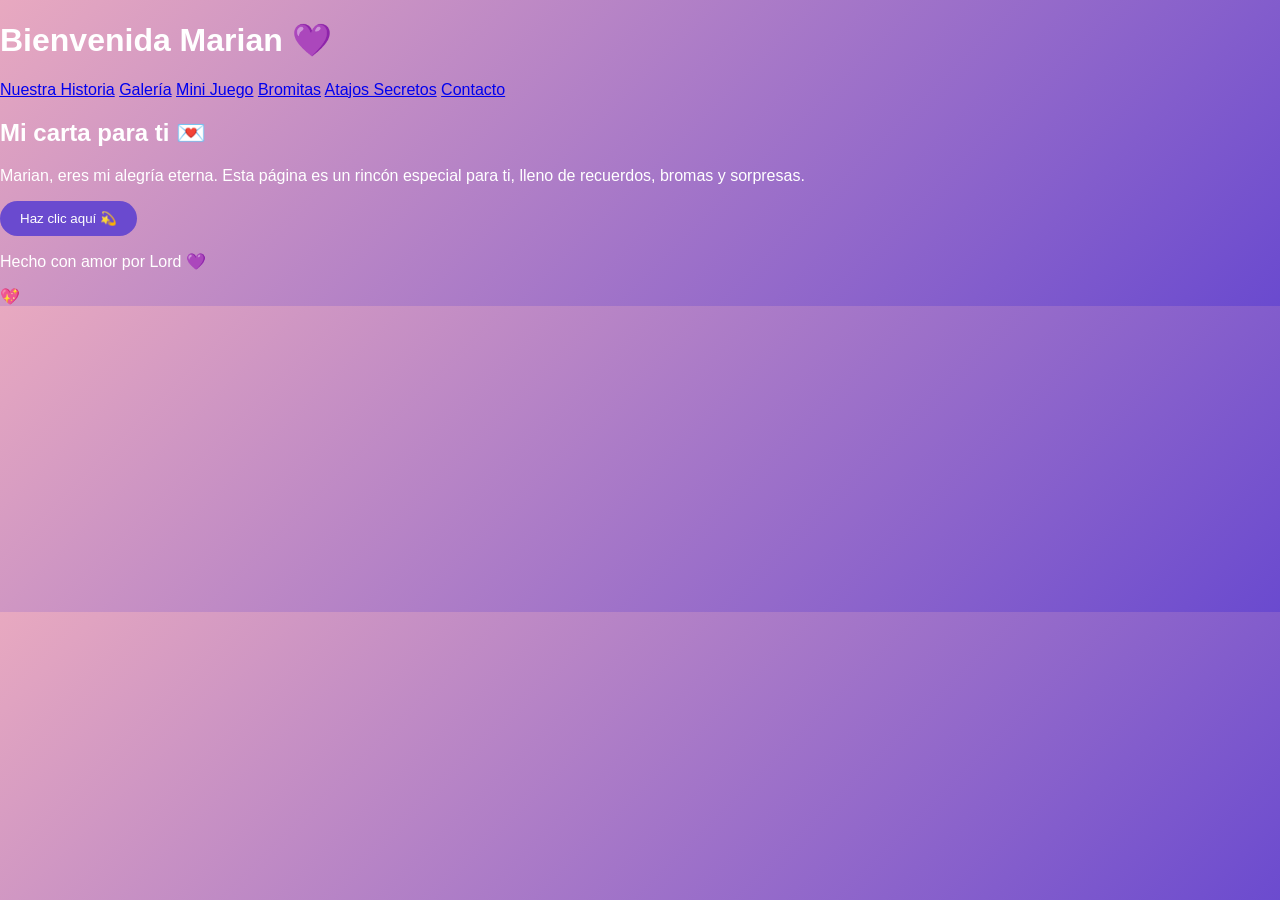
==== index.html @ cffc36e8 "Add initial HTML structure for Marian's page" ====
<!DOCTYPE html>
<html lang="es">
<head>
  <meta charset="UTF-8">
  <meta name="viewport" content="width=device-width, initial-scale=1.0">
  <title>Para Marian 💖</title>
  <link rel="stylesheet" href="style.css">
</head>
<body>
  <header>
    <h1>Bienvenida Marian 💜</h1>
    <nav>
      <a href="historia.html">Nuestra Historia</a>
      <a href="galeria.html">Galería</a>
      <a href="juego.html">Mini Juego</a>
      <a href="bromitas.html">Bromitas</a>
      <a href="atajos.html">Atajos Secretos</a>
      <a href="contacto.html">Contacto</a>
    </nav>
  </header>

  <main>
    <section>
      <h2>Mi carta para ti 💌</h2>
      <p>
        Marian, eres mi alegría eterna. Esta página es un rincón especial para ti,
        lleno de recuerdos, bromas y sorpresas.
      </p>
      <button class="btn-romantico" onclick="botonMagico()">Haz clic aquí 💫</button>
    </section>
  </main>

  <footer>
    <p>Hecho con amor por Lord 💜</p>
  </footer>

  <script src="script.js"></script>
</body>
</html>
---- style.css ----
/* Paleta romántica */
:root {
  --rosa: #E8A9C0;
  --violeta: #6A4ACF;
  --blanco: #FFFFFF;
}

/* Fondo general */
body {
  margin: 0;
  font-family: 'Arial', sans-serif;
  background: linear-gradient(135deg, var(--rosa), var(--violeta));
  color: var(--blanco);
}

/* Botón especial reutilizable */
.btn-romantico {
  background: var(--violeta);
  color: var(--blanco);
  padding: 10px 20px;
  border-radius: 20px;
  border: none;
  cursor: pointer;
  transition: transform 0.3s;
}
.btn-romantico:hover {
  transform: scale(1.1);
  background: var(--rosa);
}
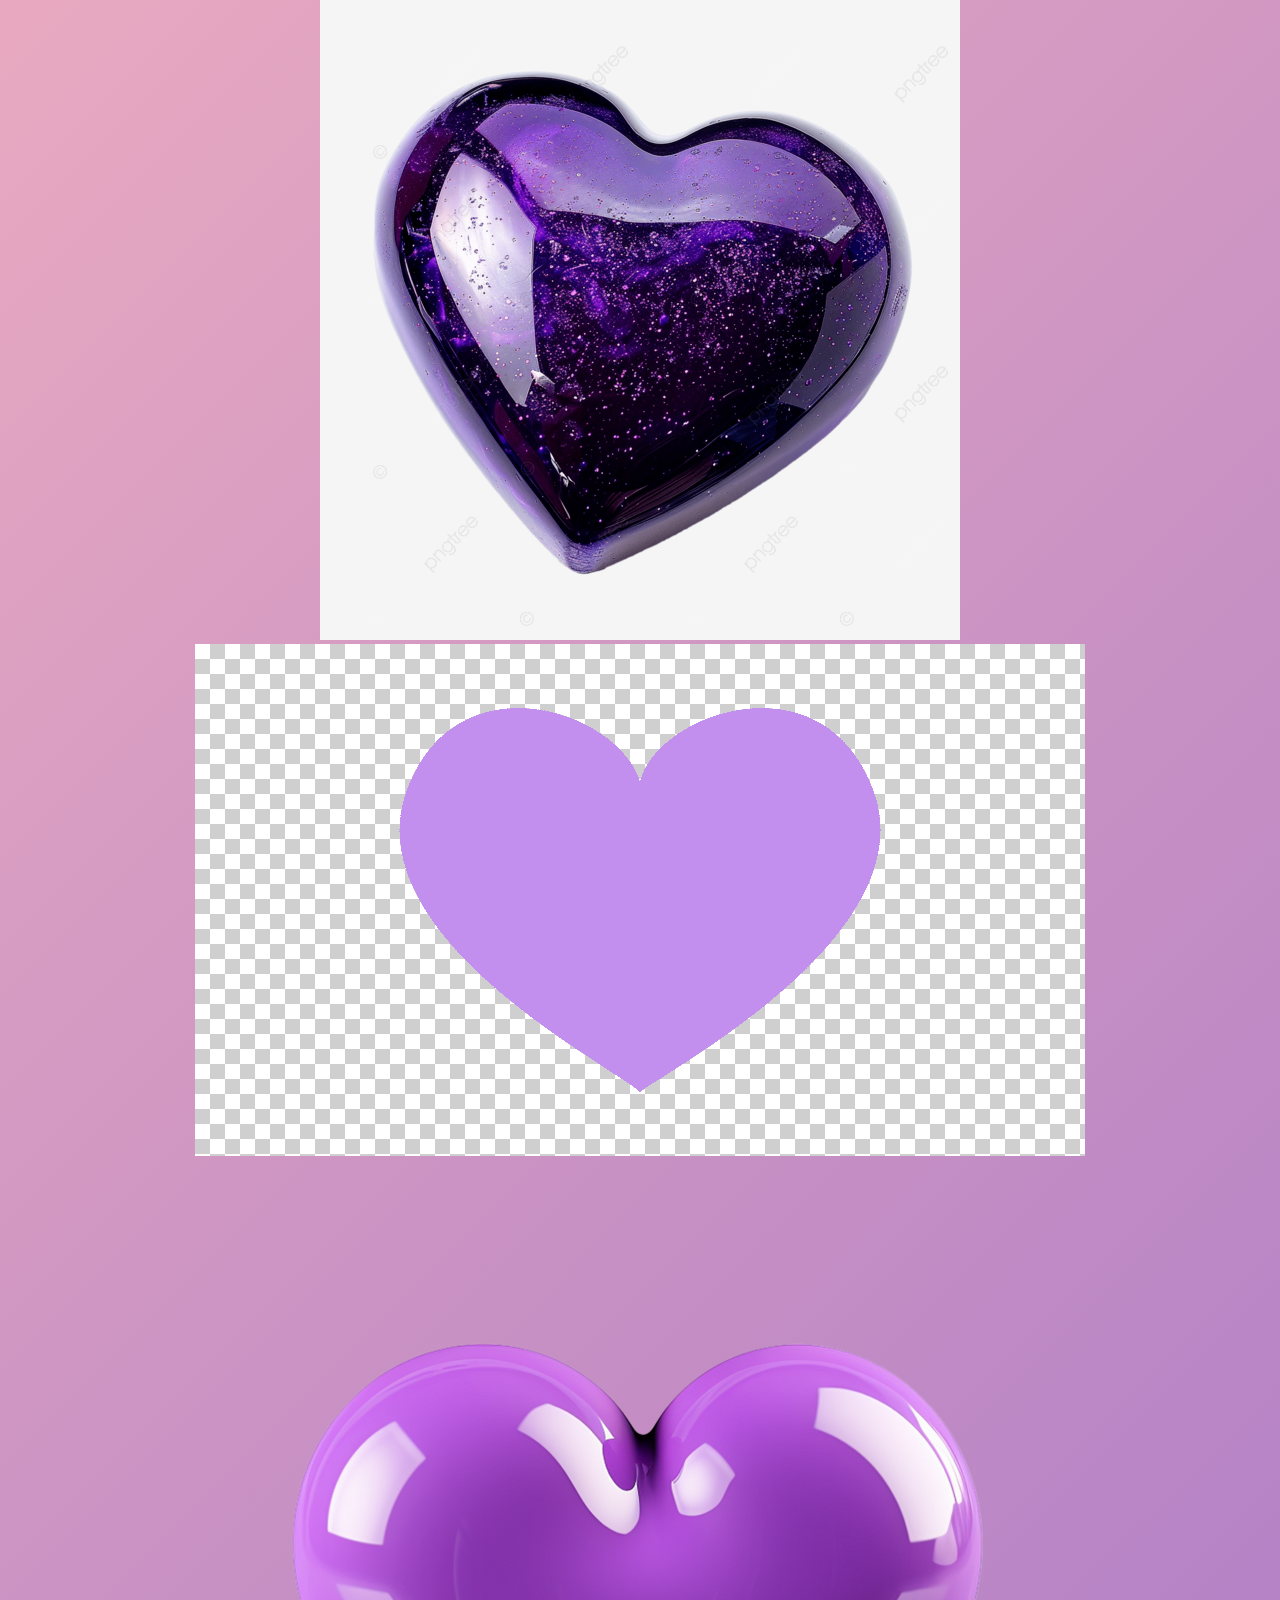
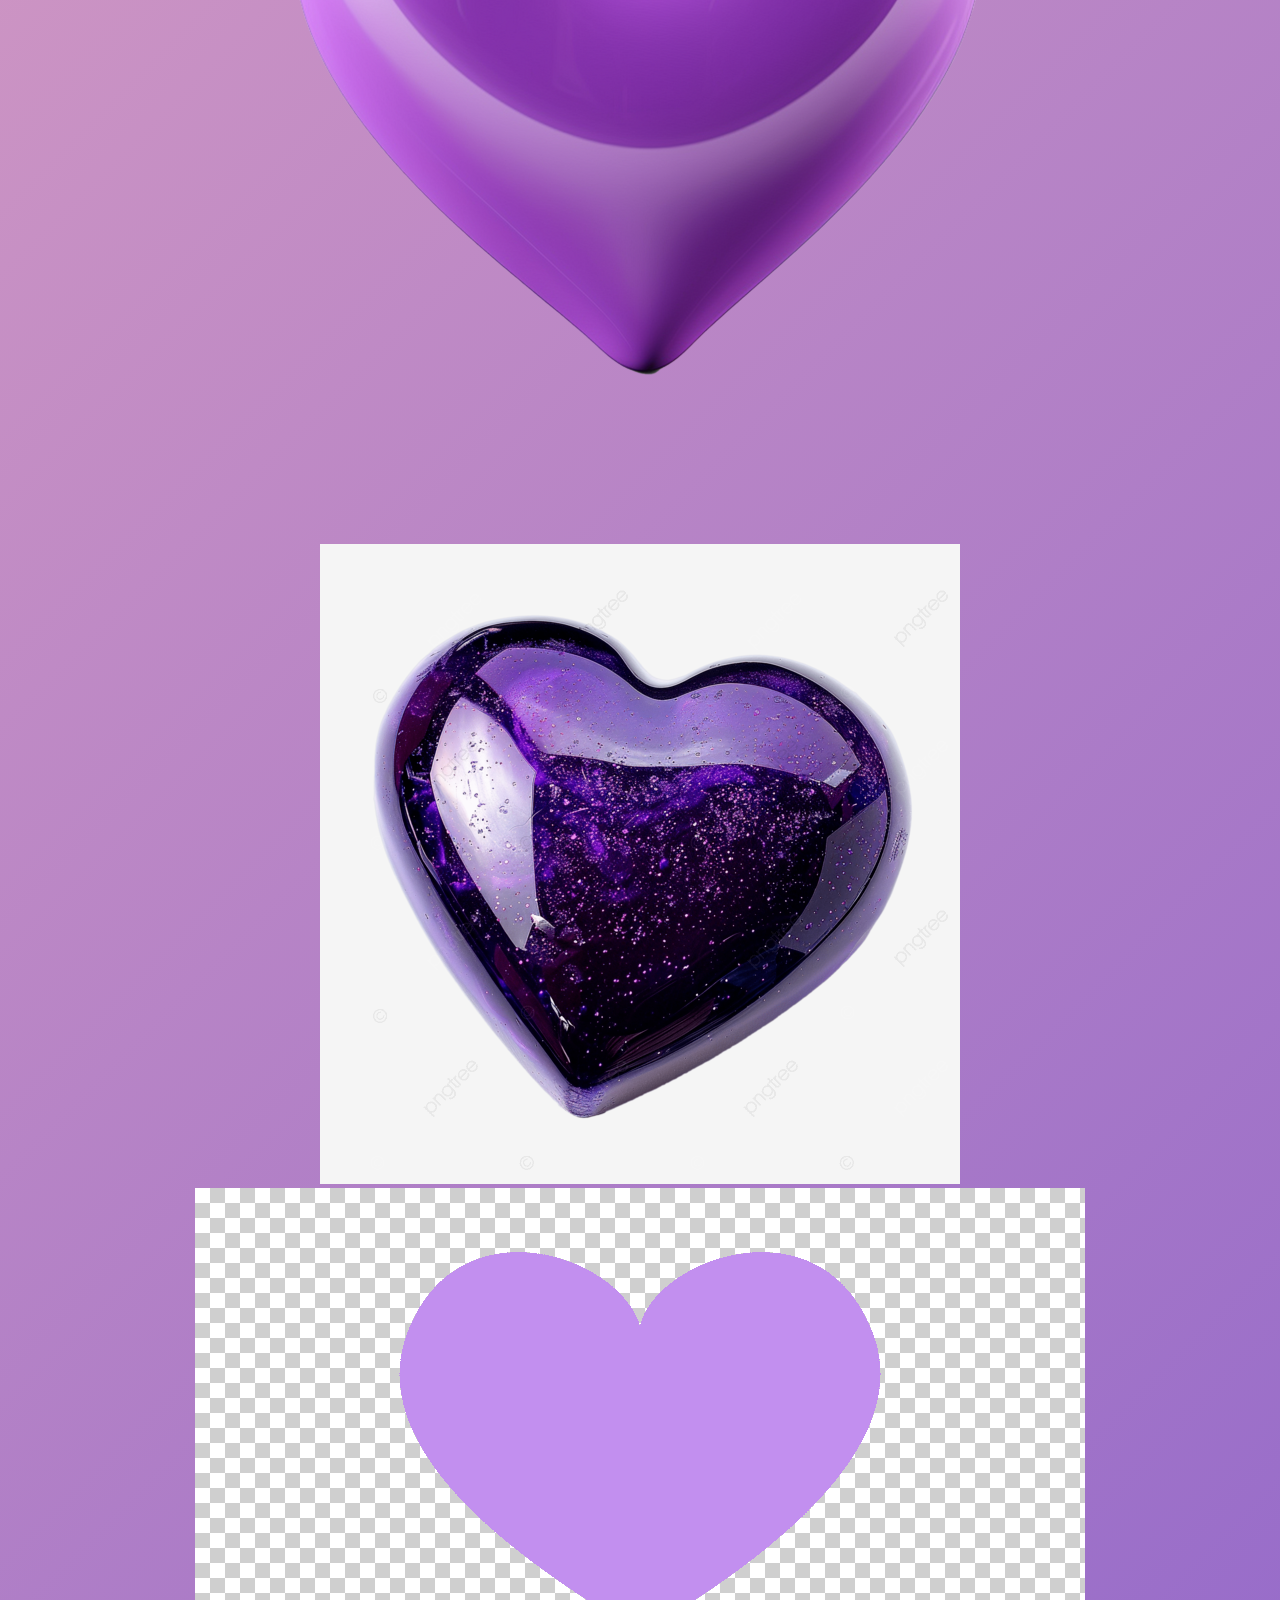
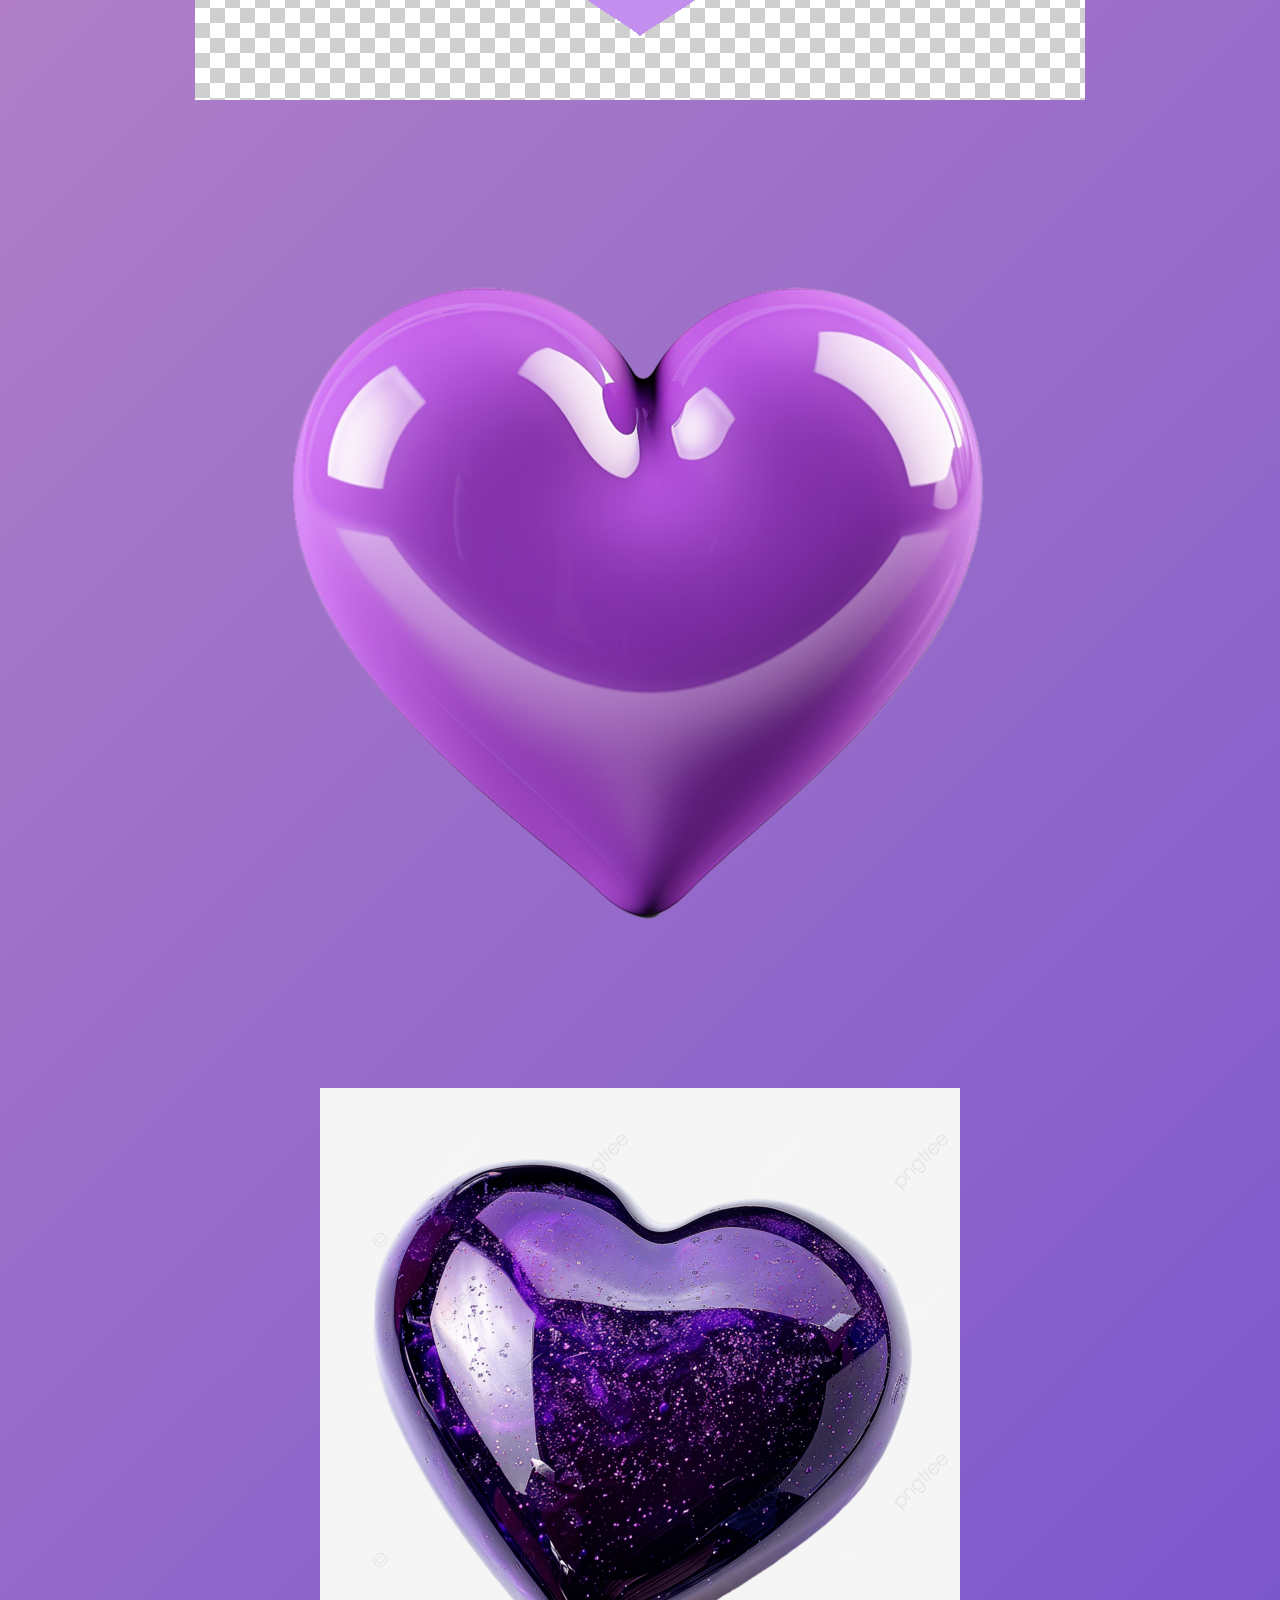
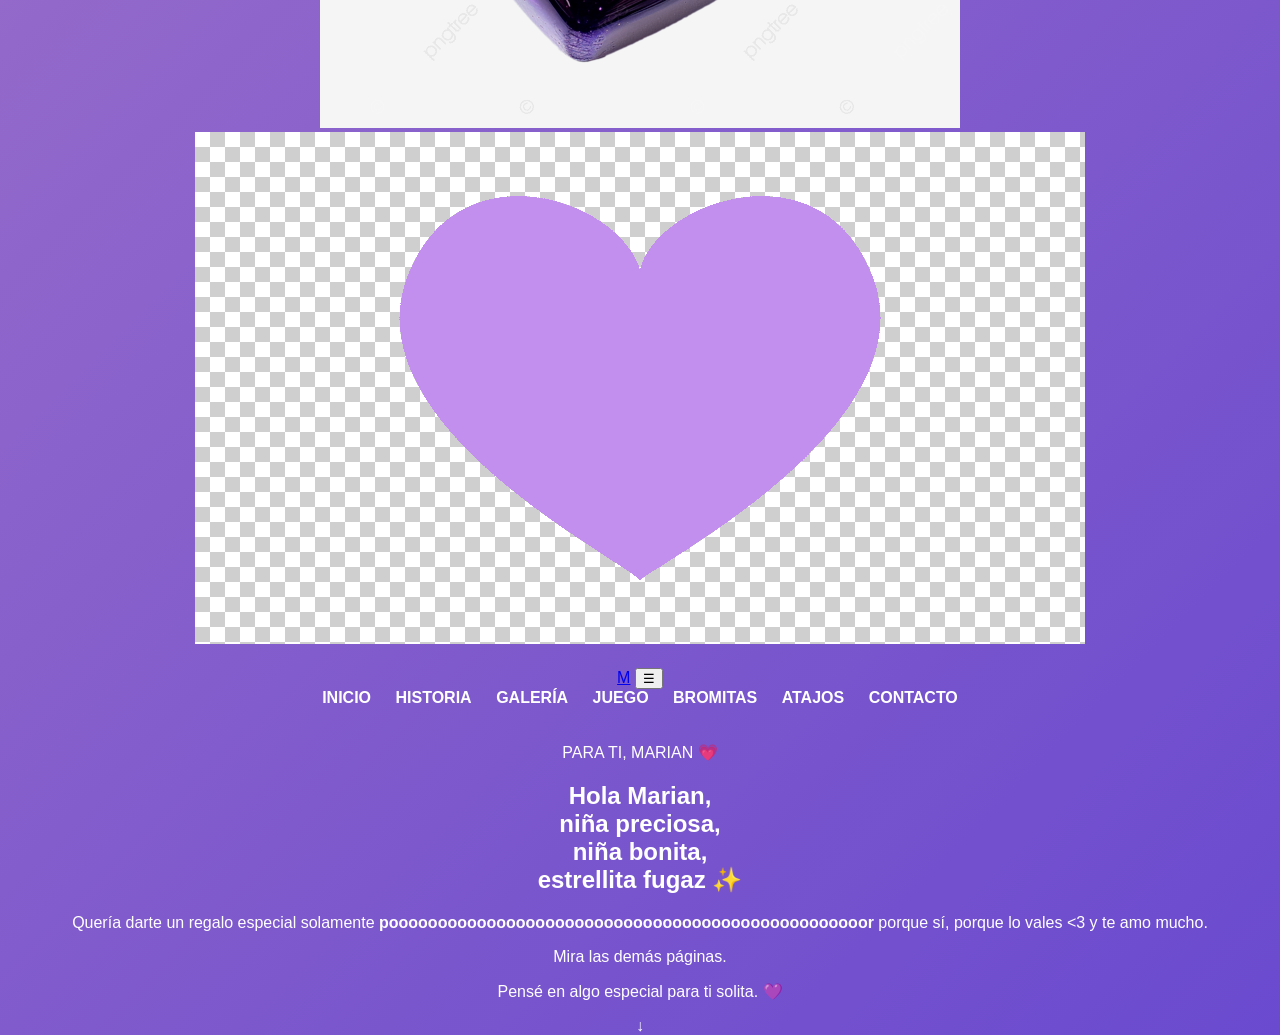
==== commit d9847c92: "Update index.html" ====
--- a/index.html
+++ b/index.html
@@ -3,37 +3,82 @@
 <head>
   <meta charset="UTF-8">
   <meta name="viewport" content="width=device-width, initial-scale=1.0">
-  <title>Para Marian 💖</title>
+  <meta name="theme-color" content="#8d5bd9">
+  <title>Para Marian 💜</title>
   <link rel="stylesheet" href="style.css">
 </head>
 <body>
-  <header>
-    <h1>Bienvenida Marian 💜</h1>
-    <nav>
-      <a href="historia.html">Nuestra Historia</a>
-      <a href="galeria.html">Galería</a>
-      <a href="juego.html">Mini Juego</a>
-      <a href="bromitas.html">Bromitas</a>
-      <a href="atajos.html">Atajos Secretos</a>
-      <a href="contacto.html">Contacto</a>
+
+  <!-- Corazones PNG animados -->
+  <div class="heart-background" aria-hidden="true">
+    <img src="assets/img/corazon1.png" class="heart heart-1" alt="">
+    <img src="assets/img/corazon2.png" class="heart heart-2" alt="">
+    <img src="assets/img/corazon3.png" class="heart heart-3" alt="">
+    <img src="assets/img/corazon1.png" class="heart heart-4" alt="">
+    <img src="assets/img/corazon2.png" class="heart heart-5" alt="">
+    <img src="assets/img/corazon3.png" class="heart heart-6" alt="">
+    <img src="assets/img/corazon1.png" class="heart heart-7" alt="">
+    <img src="assets/img/corazon2.png" class="heart heart-8" alt="">
+  </div>
+
+  <header class="navbar">
+    <a href="index.html" class="logo">M</a>
+
+    <button class="menu-button" id="menuButton" aria-label="Abrir menú">☰</button>
+
+    <nav class="nav-links" id="navLinks">
+      <a href="index.html" class="active">INICIO</a>
+      <a href="historia.html">HISTORIA</a>
+      <a href="galeria.html">GALERÍA</a>
+      <a href="juego.html">JUEGO</a>
+      <a href="bromitas.html">BROMITAS</a>
+      <a href="atajos.html">ATAJOS</a>
+      <a href="contacto.html">CONTACTO</a>
     </nav>
   </header>
 
-  <main>
-    <section>
-      <h2>Mi carta para ti 💌</h2>
-      <p>
-        Marian, eres mi alegría eterna. Esta página es un rincón especial para ti,
-        lleno de recuerdos, bromas y sorpresas.
+  <main class="welcome">
+    <section class="welcome-card">
+      <p class="tiny-title">PARA TI, MARIAN 💗</p>
+
+      <h1>
+        Hola Marian,<br>
+        niña preciosa,<br>
+        niña bonita,<br>
+        estrellita fugaz ✨
+      </h1>
+
+      <div class="line"></div>
+
+      <p class="message">
+        Quería darte un regalo especial solamente
+        <strong>pooooooooooooooooooooooooooooooooooooooooooooooooor</strong>
+        porque sí, porque lo vales &lt;3 y te amo mucho.
       </p>
-      <button class="btn-romantico" onclick="botonMagico()">Haz clic aquí 💫</button>
+
+      <p class="message">Mira las demás páginas.</p>
+
+      <p class="message">Pensé en algo especial para ti solita. 💜</p>
+
+      <div class="arrow">↓</div>
     </section>
   </main>
 
-  <footer>
-    <p>Hecho con amor por Lord 💜</p>
-  </footer>
+  <script>
+    const menuButton = document.getElementById("menuButton");
+    const navLinks = document.getElementById("navLinks");
 
-  <script src="script.js"></script>
+    menuButton.addEventListener("click", () => {
+      navLinks.classList.toggle("open");
+      menuButton.classList.toggle("open");
+    });
+
+    document.querySelectorAll(".nav-links a").forEach(link => {
+      link.addEventListener("click", () => {
+        navLinks.classList.remove("open");
+        menuButton.classList.remove("open");
+      });
+    });
+  </script>
 </body>
 </html>
--- a/style.css
+++ b/style.css
@@ -1,19 +1,31 @@
-/* Paleta romántica */
 :root {
   --rosa: #E8A9C0;
   --violeta: #6A4ACF;
   --blanco: #FFFFFF;
 }
 
-/* Fondo general */
 body {
   margin: 0;
   font-family: 'Arial', sans-serif;
   background: linear-gradient(135deg, var(--rosa), var(--violeta));
   color: var(--blanco);
+  text-align: center;
+  overflow-x: hidden;
 }
 
-/* Botón especial reutilizable */
+header {
+  padding: 20px;
+}
+nav a {
+  margin: 0 10px;
+  color: var(--blanco);
+  text-decoration: none;
+  font-weight: bold;
+}
+nav a:hover {
+  color: var(--rosa);
+}
+
 .btn-romantico {
   background: var(--violeta);
   color: var(--blanco);
@@ -27,3 +39,17 @@
   transform: scale(1.1);
   background: var(--rosa);
 }
+
+/* Corazones flotando */
+.corazon {
+  position: fixed;
+  top: -2rem;
+  font-size: 2rem;
+  animation: caer 5s linear forwards;
+}
+@keyframes caer {
+  to {
+    transform: translateY(100vh);
+    opacity: 0;
+  }
+}
